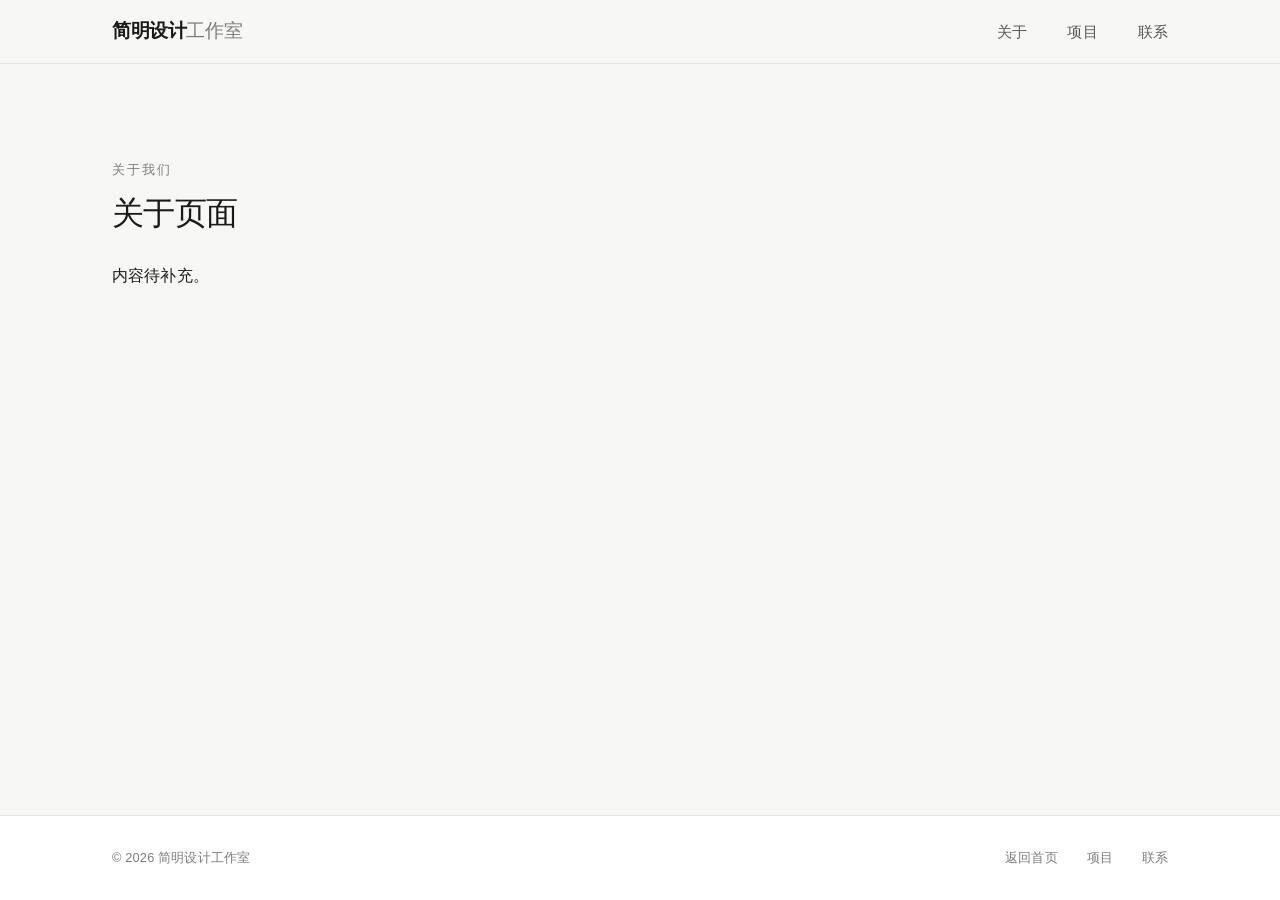
==== about.html @ 27c87eb6 "Add files via upload" ====
<!DOCTYPE html>
<html lang="zh-CN">
<head>
  <meta charset="UTF-8">
  <meta name="viewport" content="width=device-width, initial-scale=1.0, viewport-fit=cover">
  <title>关于 | 简明设计工作室</title>
  <link rel="stylesheet" href="css/reset.css">
  <link rel="stylesheet" href="css/style.css">
</head>
<body>
  <header class="navbar">
    <div class="container">
      <a href="index.html" class="logo">简明设计<span>工作室</span></a>
      <ul class="nav-links">
        <li><a href="about.html">关于</a></li>
        <li><a href="index.html#works">项目</a></li>
        <li><a href="index.html#contact">联系</a></li>
      </ul>
    </div>
  </header>

  <main>
    <section class="about">
      <div class="container">
        <div class="section-label">关于我们</div>
        <h2>关于页面</h2>
        <p>内容待补充。</p>
      </div>
    </section>
  </main>

  <footer class="footer">
    <div class="container">
      <span>© 2026 简明设计工作室</span>
      <div class="footer-links">
        <a href="index.html">返回首页</a>
        <a href="index.html#works">项目</a>
        <a href="index.html#contact">联系</a>
      </div>
    </div>
  </footer>

  <script src="js/utils.js"></script>
  <script src="js/main.js"></script>
</body>
</html>
---- css/style.css ----
:root {
  --bg: #f7f7f5;
  --surface: #ffffff;
  --text-main: #1a1a1a;
  --text-sub: #555555;
  --text-muted: #7c7c7c;
  --border: #e2e2de;
  --border-strong: #c9c9c2;
  --accent: #1a1a1a;
  --accent-hover: #000000;
  --radius: 2px;
  --trans: 0.2s ease;
  --maxw: 1120px;
  --space-sm: 0.75rem;
  --space-md: 2rem;
  --space-lg: 4rem;
  --space-xl: 6rem;
  --font-sans: 'Inter', -apple-system, BlinkMacSystemFont, 'Segoe UI', Roboto, Helvetica, Arial, sans-serif;
}

html {
  scroll-behavior: smooth;
}

body {
  background: var(--bg);
  color: var(--text-main);
  font-family: var(--font-sans);
  line-height: 1.6;
  display: flex;
  flex-direction: column;
  min-height: 100vh;
  letter-spacing: 0.01em;
}

.container {
  width: 100%;
  max-width: var(--maxw);
  margin: 0 auto;
  padding: 0 var(--space-md);
}

/* 导航 */
.navbar {
  background: rgba(247, 247, 245, 0.95);
  backdrop-filter: blur(8px);
  border-bottom: 1px solid var(--border);
  padding: 1rem 0;
  position: sticky;
  top: 0;
  z-index: 50;
}

.navbar .container {
  display: flex;
  align-items: center;
  justify-content: space-between;
  flex-wrap: wrap;
  gap: 0.8rem;
}

.logo {
  font-weight: 600;
  font-size: 1.2rem;
  letter-spacing: -0.02em;
  color: var(--text-main);
  text-decoration: none;
}

.logo span {
  font-weight: 300;
  color: var(--text-muted);
}

.nav-links {
  display: flex;
  align-items: center;
  gap: 2.5rem;
  list-style: none;
}

.nav-links a {
  text-decoration: none;
  color: var(--text-sub);
  font-size: 0.95rem;
  font-weight: 450;
  transition: color var(--trans);
  position: relative;
}

.nav-links a::after {
  content: '';
  position: absolute;
  bottom: -4px;
  left: 0;
  width: 0%;
  height: 1.5px;
  background: var(--accent);
  transition: width var(--trans);
}

.nav-links a:hover {
  color: var(--text-main);
}
.nav-links a:hover::after {
  width: 100%;
}

main {
  flex: 1;
}

section {
  padding: var(--space-xl) 0;
}

.section-label {
  font-size: 0.8rem;
  text-transform: uppercase;
  letter-spacing: 0.15em;
  color: var(--text-muted);
  margin-bottom: 0.8rem;
  font-weight: 500;
}

h2 {
  font-size: 2rem;
  font-weight: 500;
  letter-spacing: -0.02em;
  line-height: 1.3;
  margin-bottom: 1.8rem;
  color: var(--text-main);
}

/* 英雄区 */
.hero {
  background: var(--surface);
  border-bottom: 1px solid var(--border);
  padding: var(--space-xl) 0;
}

.hero-grid {
  display: grid;
  grid-template-columns: 1.2fr 0.8fr;
  gap: var(--space-lg);
  align-items: center;
}

.hero h1 {
  font-size: 3rem;
  font-weight: 500;
  letter-spacing: -0.03em;
  line-height: 1.15;
  margin-bottom: 1.2rem;
}

.hero p {
  font-size: 1.15rem;
  color: var(--text-sub);
  max-width: 540px;
  margin-bottom: 2rem;
}

.hero-actions {
  display: flex;
  gap: 1.5rem;
  flex-wrap: wrap;
}

.btn {
  display: inline-block;
  background: transparent;
  border: 1px solid var(--text-main);
  color: var(--text-main);
  padding: 0.7rem 2rem;
  font-size: 0.9rem;
  font-weight: 500;
  letter-spacing: 0.04em;
  text-decoration: none;
  text-align: center;
  cursor: pointer;
  transition: all var(--trans);
  border-radius: var(--radius);
}

.btn-primary {
  background: var(--text-main);
  color: #fff;
}
.btn-primary:hover {
  background: var(--accent-hover);
  border-color: var(--accent-hover);
}
.btn-outline:hover {
  background: var(--text-main);
  color: #fff;
}

.btn-align-start {
  align-self: flex-start;
}

.hero-visual {
  display: flex;
  align-items: center;
  justify-content: center;
}

.minimal-card {
  width: 180px;
  height: 180px;
  border: 1px solid var(--border-strong);
  background: #fafaf8;
  display: flex;
  flex-direction: column;
  align-items: center;
  justify-content: center;
  gap: 0.6rem;
  color: var(--text-muted);
  font-size: 0.8rem;
  letter-spacing: 0.12em;
  text-transform: uppercase;
  transition: background var(--trans), border-color var(--trans);
}
.minimal-card:hover {
  background: #f0f0ea;
  border-color: #aaa;
}
.minimal-symbols {
  display: flex;
  gap: 0.8rem;
  font-size: 1.5rem;
}

/* 关于 */
.about {
  background: var(--bg);
}
.about-grid {
  display: grid;
  grid-template-columns: 1fr 1fr;
  gap: var(--space-lg);
  align-items: start;
}
.about-text p {
  color: var(--text-sub);
  margin-bottom: 1.2rem;
  font-size: 1rem;
  max-width: 480px;
}
.about-highlight {
  background: var(--surface);
  border: 1px solid var(--border);
  padding: 1.8rem;
}
.about-highlight blockquote {
  font-size: 1.05rem;
  color: var(--text-main);
  border-left: 2px solid var(--accent);
  padding-left: 1.2rem;
  font-style: normal;
  margin-bottom: 1rem;
}
.about-highlight p {
  font-size: 0.85rem;
  color: var(--text-muted);
}

/* 作品 */
.works {
  background: var(--surface);
  border-top: 1px solid var(--border);
  border-bottom: 1px solid var(--border);
}
.works-grid {
  display: grid;
  grid-template-columns: repeat(3, 1fr);
  gap: 2rem;
}
.work-item {
  border: 1px solid var(--border);
  transition: border-color var(--trans), transform var(--trans);
  background: #fff;
  display: flex;
  flex-direction: column;
}
.work-item:hover {
  border-color: var(--border-strong);
  transform: translateY(-3px);
}
.work-thumb {
  height: 150px;
  background: #f1f1ed;
  display: flex;
  align-items: center;
  justify-content: center;
  color: var(--text-muted);
  font-size: 0.8rem;
  letter-spacing: 0.05em;
  border-bottom: 1px solid var(--border);
}
.work-info {
  padding: 1.5rem;
  display: flex;
  flex-direction: column;
  flex: 1;
}
.work-info h3 {
  font-size: 1.2rem;
  font-weight: 500;
  margin-bottom: 0.4rem;
}
.work-info p {
  color: var(--text-muted);
  font-size: 0.9rem;
  margin-bottom: 1rem;
  flex: 1;
}
.work-link {
  text-decoration: none;
  color: var(--text-main);
  font-weight: 500;
  font-size: 0.85rem;
  border-bottom: 1px solid transparent;
  align-self: flex-start;
  transition: border-color var(--trans);
}
.work-link:hover {
  border-bottom-color: var(--text-main);
}

/* 联系 */
.contact {
  background: var(--bg);
}
.contact-flex {
  display: flex;
  flex-wrap: wrap;
  gap: 3rem;
  justify-content: space-between;
}
.contact-info {
  flex: 1 1 260px;
}
.contact-info p {
  color: var(--text-sub);
  margin-bottom: 1.5rem;
  max-width: 360px;
}
.contact-list {
  list-style: none;
  margin-top: 0.5rem;
}
.contact-list li {
  display: flex;
  align-items: center;
  gap: 0.7rem;
  margin-bottom: 0.9rem;
  color: var(--text-sub);
  font-size: 0.95rem;
}
.contact-list span {
  font-weight: 500;
  width: 2.2rem;
  color: var(--text-muted);
  text-align: center;
}
.contact-form {
  flex: 1 1 300px;
  background: var(--surface);
  border: 1px solid var(--border);
  padding: 2rem;
  display: flex;
  flex-direction: column;
  gap: 1.3rem;
}
.form-row {
  display: flex;
  flex-direction: column;
  gap: 0.3rem;
}
.form-row label {
  font-size: 0.8rem;
  text-transform: uppercase;
  letter-spacing: 0.06em;
  color: var(--text-muted);
}
.form-row input,
.form-row textarea {
  border: none;
  border-bottom: 1px solid var(--border-strong);
  background: transparent;
  padding: 0.45rem 0;
  font-family: inherit;
  font-size: 1rem;
  color: var(--text-main);
  outline: none;
  transition: border-color var(--trans);
}
.form-row input:focus,
.form-row textarea:focus {
  border-bottom-color: var(--text-main);
}
.form-row textarea {
  resize: vertical;
  min-height: 90px;
}

/* 页脚 */
.footer {
  background: var(--surface);
  border-top: 1px solid var(--border);
  padding: 2rem 0;
  margin-top: 1rem;
}
.footer .container {
  display: flex;
  flex-wrap: wrap;
  justify-content: space-between;
  align-items: center;
  gap: 1rem;
  font-size: 0.8rem;
  color: var(--text-muted);
}
.footer-links {
  display: flex;
  gap: 1.8rem;
}
.footer-links a {
  color: var(--text-muted);
  text-decoration: none;
  transition: color var(--trans);
}
.footer-links a:hover {
  color: var(--text-main);
}

/* 响应式 */
@media (max-width: 800px) {
  .hero-grid,
  .about-grid {
    grid-template-columns: 1fr;
    gap: 2rem;
  }
  .hero h1 {
    font-size: 2.4rem;
  }
  .works-grid {
    grid-template-columns: 1fr;
    gap: 1.5rem;
  }
  .navbar .container {
    flex-direction: column;
    align-items: flex-start;
  }
  .nav-links {
    gap: 1.8rem;
    flex-wrap: wrap;
  }
  .contact-flex {
    flex-direction: column;
  }
}
@media (max-width: 480px) {
  .container {
    padding: 0 1.2rem;
  }
  .hero h1 {
    font-size: 2rem;
  }
}
/* 滚动显现动画（配合 main.js） */
.reveal {
  opacity: 0;
  transform: translateY(15px);
  transition: opacity 0.6s ease, transform 0.6s ease;
}
.reveal-visible {
  opacity: 1;
  transform: translateY(0);
}
/* ===== 动画优化相关样式 ===== */

/* 1. 滚动显现动画 */
.reveal {
  opacity: 0;
  transform: translateY(20px);
  filter: blur(2px);
  transition:
    opacity 0.7s cubic-bezier(0.22, 0.61, 0.36, 1),
    transform 0.7s cubic-bezier(0.22, 0.61, 0.36, 1),
    filter 0.7s cubic-bezier(0.22, 0.61, 0.36, 1);
  will-change: opacity, transform, filter;
}
.reveal-visible {
  opacity: 1;
  transform: translateY(0);
  filter: blur(0);
}

/* 2. 英雄区入场动画 */
.hero-animate {
  opacity: 0;
  transform: translateY(15px);
  transition:
    opacity 0.8s ease,
    transform 0.8s ease;
}
.hero-animate-visible {
  opacity: 1;
  transform: translateY(0);
}

/* 3. 导航栏滚动效果 */
.navbar {
  transition: background 0.3s ease, box-shadow 0.3s ease;
}
.navbar-scrolled {
  background: rgba(247, 247, 245, 0.98);
  box-shadow: 0 2px 8px rgba(0, 0, 0, 0.05);
}

/* 4. 按钮微交互增强 */
.btn {
  transition: transform 0.25s ease, background 0.25s ease, color 0.25s ease, border-color 0.25s ease;
}
.btn:hover {
  transform: translateY(-2px);
}
.btn:active {
  transform: translateY(0);
}

/* 5. 工作卡片悬浮更平滑 */
.work-item {
  transition: transform 0.35s cubic-bezier(0.22, 0.61, 0.36, 1), border-color 0.3s ease, box-shadow 0.3s ease;
}
.work-item:hover {
  transform: translateY(-6px);
  box-shadow: 0 12px 24px rgba(0, 0, 0, 0.06);
}

/* 6. 尊重用户减少动画偏好 */
@media (prefers-reduced-motion: reduce) {
  *,
  *::before,
  *::after {
    animation-duration: 0.01ms !important;
    animation-iteration-count: 1 !important;
    transition-duration: 0.01ms !important;
    scroll-behavior: auto !important;
  }
  .reveal,
  .hero-animate {
    opacity: 1;
    transform: none;
    filter: none;
  }
}
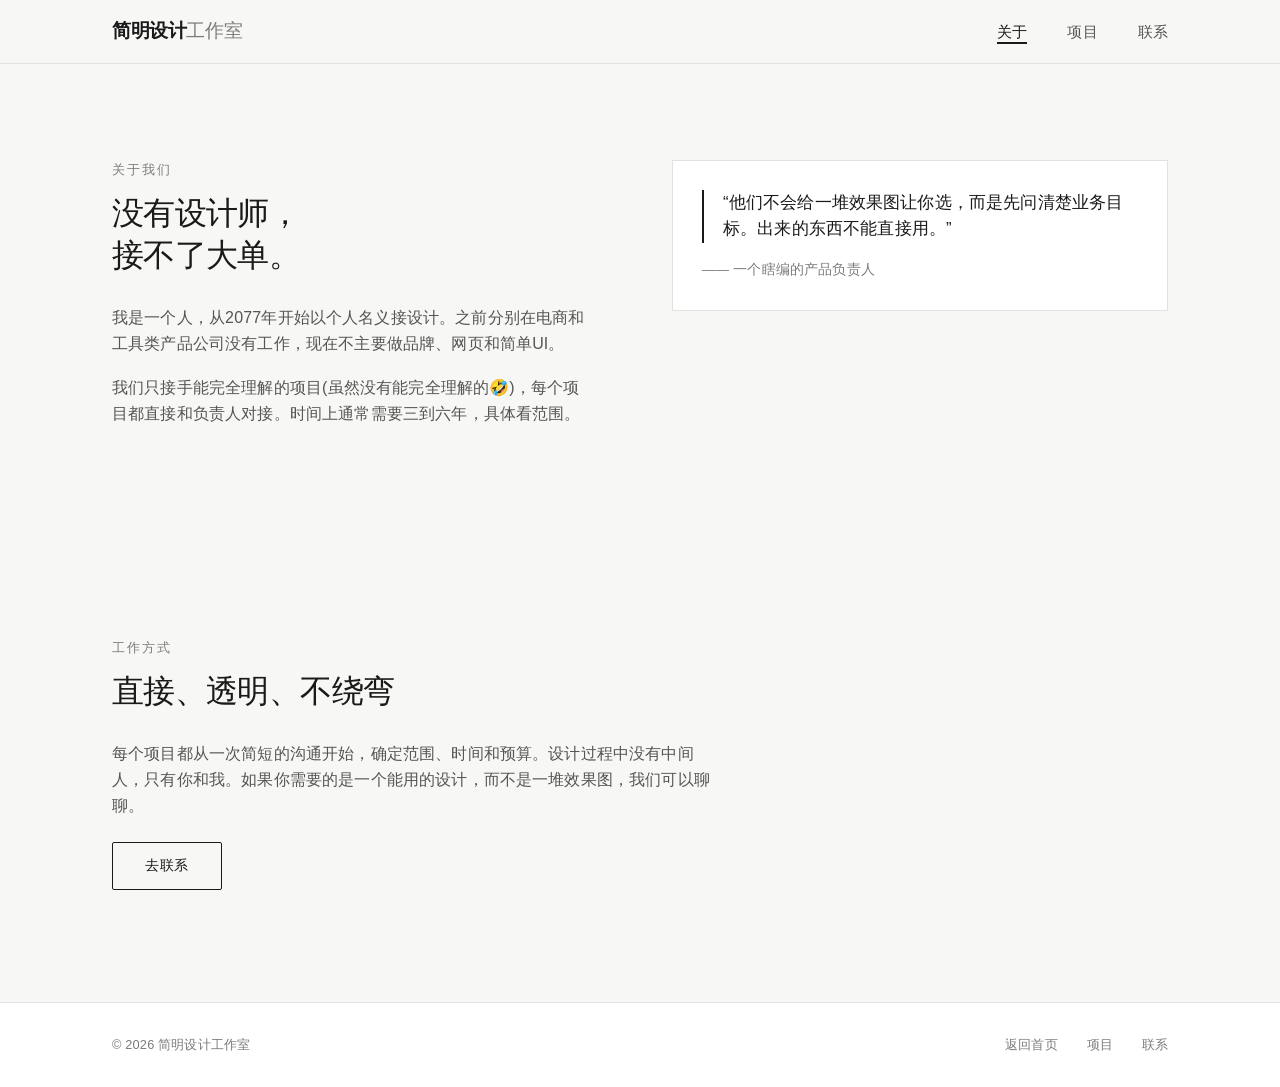
==== commit 06ddcabe: "Add files via upload" ====
--- a/about.html
+++ b/about.html
@@ -12,7 +12,7 @@
     <div class="container">
       <a href="index.html" class="logo">简明设计<span>工作室</span></a>
       <ul class="nav-links">
-        <li><a href="about.html">关于</a></li>
+        <li><a href="about.html" class="active">关于</a></li>
         <li><a href="index.html#works">项目</a></li>
         <li><a href="index.html#contact">联系</a></li>
       </ul>
@@ -21,10 +21,28 @@
 
   <main>
     <section class="about">
+      <div class="container about-grid">
+        <div class="about-text">
+          <div class="section-label">关于我们</div>
+          <h2>没有设计师，<br>接不了大单。</h2>
+          <p>我是一个人，从2077年开始以个人名义接设计。之前分别在电商和工具类产品公司没有工作，现在不主要做品牌、网页和简单UI。</p>
+          <p>我们只接手能完全理解的项目(虽然没有能完全理解的🤣)，每个项目都直接和负责人对接。时间上通常需要三到六年，具体看范围。</p>
+        </div>
+        <div class="about-highlight">
+          <blockquote>“他们不会给一堆效果图让你选，而是先问清楚业务目标。出来的东西不能直接用。”</blockquote>
+          <p>—— 一个瞎编的产品负责人</p>
+        </div>
+      </div>
+    </section>
+
+    <section class="about-extra">
       <div class="container">
-        <div class="section-label">关于我们</div>
-        <h2>关于页面</h2>
-        <p>内容待补充。</p>
+        <div class="section-label">工作方式</div>
+        <h2>直接、透明、不绕弯</h2>
+        <p style="max-width: 600px; color: var(--text-sub);">
+          每个项目都从一次简短的沟通开始，确定范围、时间和预算。设计过程中没有中间人，只有你和我。如果你需要的是一个能用的设计，而不是一堆效果图，我们可以聊聊。
+        </p>
+        <a href="index.html#contact" class="btn btn-outline" style="margin-top: 1.5rem;">去联系</a>
       </div>
     </section>
   </main>
--- a/css/style.css
+++ b/css/style.css
@@ -105,6 +105,12 @@
 .nav-links a:hover::after {
   width: 100%;
 }
+.nav-links a.active {
+  color: var(--text-main);
+}
+.nav-links a.active::after {
+  width: 100%;
+}
 
 main {
   flex: 1;
@@ -435,112 +441,32 @@
   color: var(--text-main);
 }
 
-/* 响应式 */
-@media (max-width: 800px) {
-  .hero-grid,
-  .about-grid {
-    grid-template-columns: 1fr;
-    gap: 2rem;
-  }
-  .hero h1 {
-    font-size: 2.4rem;
-  }
-  .works-grid {
-    grid-template-columns: 1fr;
-    gap: 1.5rem;
-  }
-  .navbar .container {
-    flex-direction: column;
-    align-items: flex-start;
-  }
-  .nav-links {
-    gap: 1.8rem;
-    flex-wrap: wrap;
-  }
-  .contact-flex {
-    flex-direction: column;
-  }
-}
-@media (max-width: 480px) {
-  .container {
-    padding: 0 1.2rem;
-  }
-  .hero h1 {
-    font-size: 2rem;
-  }
-}
-/* 滚动显现动画（配合 main.js） */
+/* ===== 动画相关样式（加快版） ===== */
+
+/* 滚动显现动画 */
 .reveal {
   opacity: 0;
   transform: translateY(15px);
-  transition: opacity 0.6s ease, transform 0.6s ease;
+  transition: opacity 0.5s ease, transform 0.5s ease;
+  transition-delay: var(--reveal-delay, 0ms);
 }
 .reveal-visible {
   opacity: 1;
   transform: translateY(0);
 }
-/* ===== 动画优化相关样式 ===== */
-
-/* 1. 滚动显现动画 */
-.reveal {
-  opacity: 0;
-  transform: translateY(20px);
-  filter: blur(2px);
-  transition:
-    opacity 0.7s cubic-bezier(0.22, 0.61, 0.36, 1),
-    transform 0.7s cubic-bezier(0.22, 0.61, 0.36, 1),
-    filter 0.7s cubic-bezier(0.22, 0.61, 0.36, 1);
-  will-change: opacity, transform, filter;
-}
-.reveal-visible {
-  opacity: 1;
-  transform: translateY(0);
-  filter: blur(0);
-}
-
-/* 2. 英雄区入场动画 */
+
+/* 英雄区入场动画 */
 .hero-animate {
   opacity: 0;
-  transform: translateY(15px);
-  transition:
-    opacity 0.8s ease,
-    transform 0.8s ease;
+  transform: translateY(10px);
+  transition: opacity 0.6s ease, transform 0.6s ease;
 }
 .hero-animate-visible {
   opacity: 1;
   transform: translateY(0);
 }
 
-/* 3. 导航栏滚动效果 */
-.navbar {
-  transition: background 0.3s ease, box-shadow 0.3s ease;
-}
-.navbar-scrolled {
-  background: rgba(247, 247, 245, 0.98);
-  box-shadow: 0 2px 8px rgba(0, 0, 0, 0.05);
-}
-
-/* 4. 按钮微交互增强 */
-.btn {
-  transition: transform 0.25s ease, background 0.25s ease, color 0.25s ease, border-color 0.25s ease;
-}
-.btn:hover {
-  transform: translateY(-2px);
-}
-.btn:active {
-  transform: translateY(0);
-}
-
-/* 5. 工作卡片悬浮更平滑 */
-.work-item {
-  transition: transform 0.35s cubic-bezier(0.22, 0.61, 0.36, 1), border-color 0.3s ease, box-shadow 0.3s ease;
-}
-.work-item:hover {
-  transform: translateY(-6px);
-  box-shadow: 0 12px 24px rgba(0, 0, 0, 0.06);
-}
-
-/* 6. 尊重用户减少动画偏好 */
+/* 尊重减少动画偏好 */
 @media (prefers-reduced-motion: reduce) {
   *,
   *::before,
@@ -554,6 +480,40 @@
   .hero-animate {
     opacity: 1;
     transform: none;
-    filter: none;
+  }
+}
+
+/* 响应式 */
+@media (max-width: 800px) {
+  .hero-grid,
+  .about-grid {
+    grid-template-columns: 1fr;
+    gap: 2rem;
+  }
+  .hero h1 {
+    font-size: 2.4rem;
+  }
+  .works-grid {
+    grid-template-columns: 1fr;
+    gap: 1.5rem;
+  }
+  .navbar .container {
+    flex-direction: column;
+    align-items: flex-start;
+  }
+  .nav-links {
+    gap: 1.8rem;
+    flex-wrap: wrap;
+  }
+  .contact-flex {
+    flex-direction: column;
+  }
+}
+@media (max-width: 480px) {
+  .container {
+    padding: 0 1.2rem;
+  }
+  .hero h1 {
+    font-size: 2rem;
   }
 }
